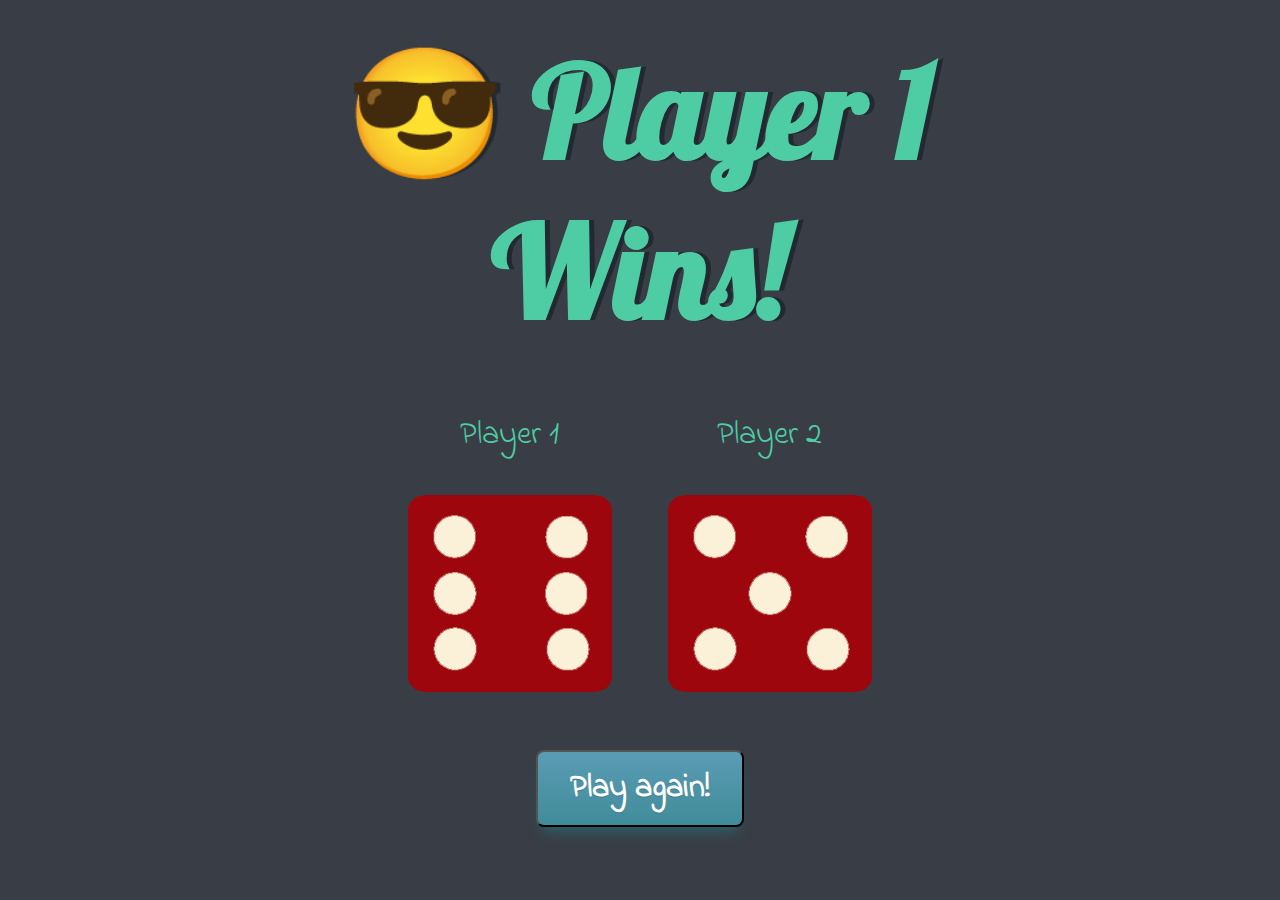
==== index.html @ a623462d "Add files via upload" ====
<!DOCTYPE html>
<html lang="en" dir="ltr">
  <head>
    <meta charset="utf-8">
    <title>Dicee</title>
    <meta name="viewport" content="width=device-width, initial-scale=1.0">
<!--Preview url-->
<meta property="og:title" content="Play the dice game" />
<meta property="og:description" content="Don't know hw to settle an argument? Let chance decide for you! />
<meta property="og:url" content="https://rahelbyg.github.io/Portfolio-5" />
<meta property="og:image" content="images/preview.png" />
    <link rel="stylesheet" href="css/styles.css">
    <link href="https://fonts.googleapis.com/css?family=Indie+Flower|Lobster" rel="stylesheet">

  </head>
  <body>

    <div class="container">
      <h1>Refresh Me</h1>

      <div class="dice">
        <p>Player 1</p>
        <img class="img1" src="images/dice6.png">
      </div>

      <div class="dice">
        <p>Player 2</p>
        <img class="img2" src="images/dice6.png">
      </div>
      <div>
<button onClick="window.location.reload();">Play again!</button>

</div>
    </div>

<script src="js/index.js">
</script>
  </body>
</html>
---- css/styles.css ----
.container {
  width: 70%;
  margin: auto;
  text-align: center;
}

.dice {
  text-align: center;
  display: inline-block;

}

body {
  background-color: #393E46;
}

h1 {
  margin: 30px;
  font-family: 'Lobster', cursive;
  text-shadow: 5px 0 #232931;
  font-size: 8rem;
  color: #4ECCA3;
}

p {
  font-size: 2rem;
  color: #4ECCA3;
  font-family: 'Indie Flower', cursive;
}

img {
  width: 80%;
}

button {
  margin-top: 50px;
	box-shadow: 0px 10px 14px -7px #276873;
	background:linear-gradient(to bottom, #599bb3 5%, #408c99 100%);
	background-color:#599bb3;
	border-radius:8px;
	cursor:pointer;
	color:#ffffff;
	font-size:2rem;
  font-family: 'Indie Flower', cursive;
	font-weight:bold;
	padding:13px 32px;
	text-decoration:none;
	text-shadow:0px 1px 0px #3d768a;
}
button:hover {
	background:linear-gradient(to bottom, #408c99 5%, #599bb3 100%);
	background-color:#408c99;
}
}

footer p {
  margin-top: 5%;
  color: #EEEEEE;
  text-align: center;
  font-family: 'Lobster', cursive;
  font-size: 1rem;

}
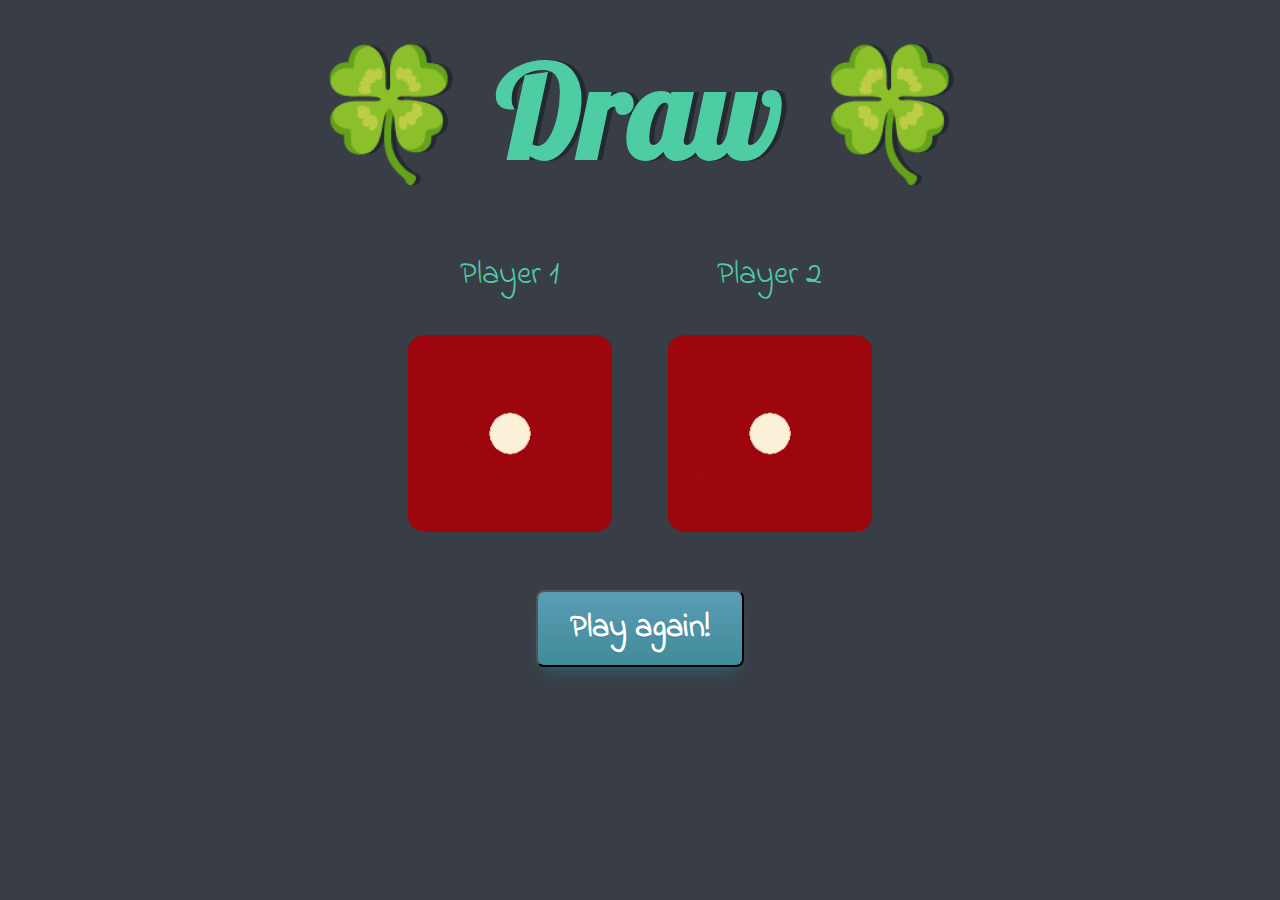
==== commit 264082b4: "Update index.html" ====
--- a/index.html
+++ b/index.html
@@ -6,7 +6,7 @@
     <meta name="viewport" content="width=device-width, initial-scale=1.0">
 <!--Preview url-->
 <meta property="og:title" content="Play the dice game" />
-<meta property="og:description" content="Don't know hw to settle an argument? Let chance decide for you! />
+<meta property="og:description" content="Don't know how to settle an argument? Let chance decide for you! />
 <meta property="og:url" content="https://rahelbyg.github.io/Portfolio-5" />
 <meta property="og:image" content="images/preview.png" />
     <link rel="stylesheet" href="css/styles.css">
